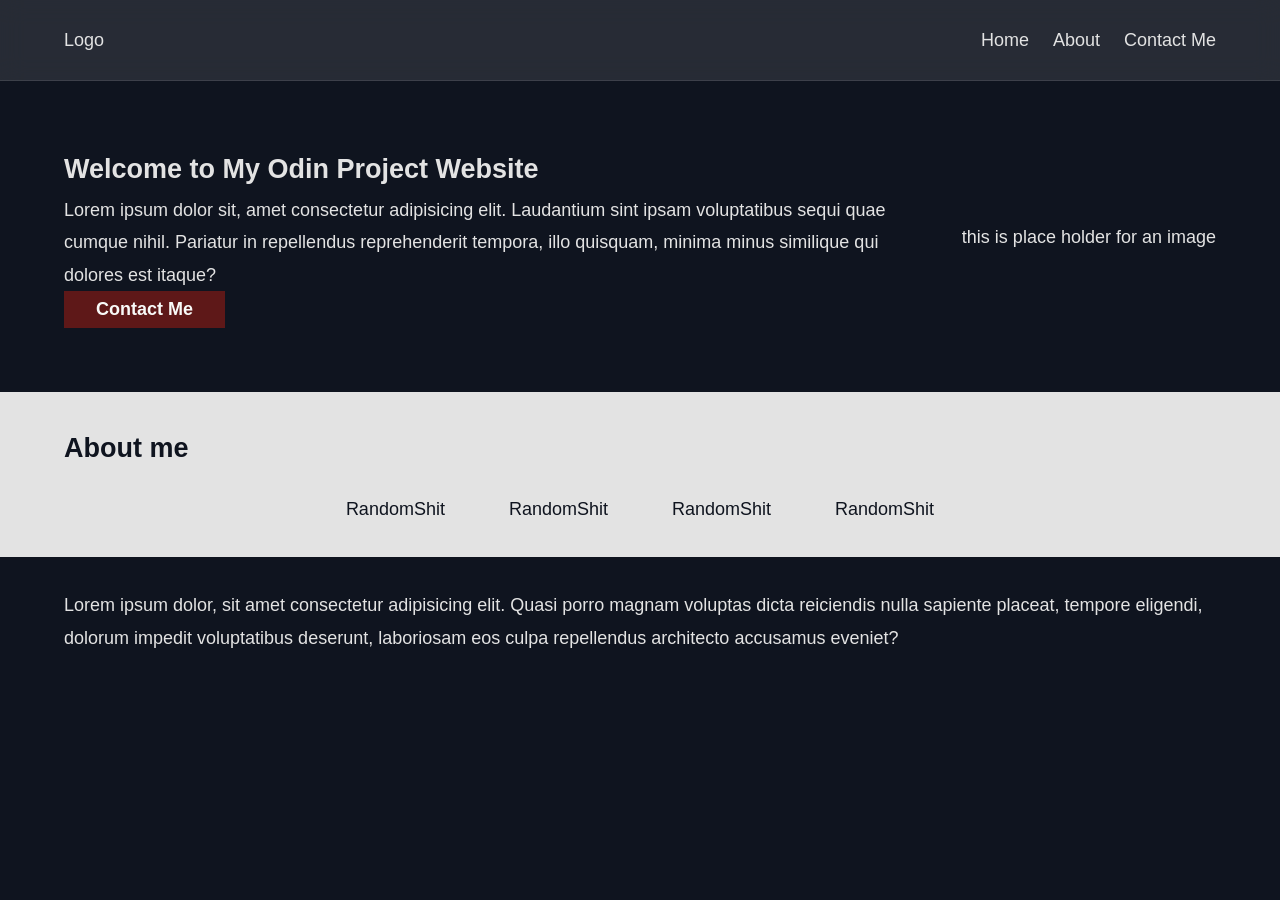
==== foundations/index.html @ d8c1ea08 "Move project into foundations directory" ====
<!doctype html>
<html lang="en">
  <head>
    <meta charset="UTF-8" />
    <meta name="viewport" content="width=device-width, initial-scale=1.0" />
    <link rel="stylesheet" href="style.css" />
    <link
      href="https://fonts.googleapis.com/css2?family=Roboto:ital,wght@0,300;0,400;0,700;0,900;1,300&display=swap"
      rel="stylesheet"
    />
    <script src="script.js"></script>
    <title>Learn Foundations Again</title>
  </head>
  <body>
    <header class="header">
      <div class="logo">Logo</div>
      <nav class="navbar">
        <a href="">Home</a>
        <a href="">About</a>
        <a href="">Contact Me</a>
      </nav>
    </header>
    <main>
      <section class="home">
        <div class="home-content">
          <h1>Welcome to My Odin Project Website</h1>
          <p>
            Lorem ipsum dolor sit, amet consectetur adipisicing elit. Laudantium
            sint ipsam voluptatibus sequi quae cumque nihil. Pariatur in
            repellendus reprehenderit tempora, illo quisquam, minima minus
            similique qui dolores est itaque?
          </p>
          <button class="btn btn-home" type="button">Contact Me</button>
        </div>
        <div class="home-image">this is place holder for an image</div>
      </section>

      <section class="about">
        <div class="about-content">
          <h2>About me</h2>
          <div class="cards">
            <figure class="card">
              <figcaption>RandomShit</figcaption>
            </figure>
            <figure class="card">
              <figcaption>RandomShit</figcaption>
            </figure>
            <figure class="card">
              <figcaption>RandomShit</figcaption>
            </figure>
            <figure class="card">
              <figcaption>RandomShit</figcaption>
            </figure>
          </div>
        </div>
      </section>

      <section class="contact">
        <div class="contact-content">
          <p>
            Lorem ipsum dolor, sit amet consectetur adipisicing elit. Quasi
            porro magnam voluptas dicta reiciendis nulla sapiente placeat,
            tempore eligendi, dolorum impedit voluptatibus deserunt, laboriosam
            eos culpa repellendus architecto accusamus eveniet?
          </p>
        </div>
      </section>
    </main>
  </body>
</html>
---- foundations/style.css ----
* {
  margin: 0;
  padding: 0;
  box-sizing: border-box;
}

body {
  font-size: 18px;
  font-weight: 400;
  line-height: 1.8;
  color: #e3e3e3;
  background-color: #0f141f;
  font-family: sans-serif;
}

.btn {
  font-size: 18px;
  font-weight: 700;
  color: #f9faf8;
  background-color: rgb(94, 24, 24);
  border: none;
  padding: 8px 32px;
  cursor: pointer;
}

.header {
  position: sticky;
  top: 0;
  z-index: 1000;
  display: flex;
  justify-content: space-between;
  align-items: center;
  padding: 24px 64px;
  background: rgba(255, 255, 255, 0.1);
  backdrop-filter: blur(12px);
  -webkit-backdrop-filter: blur(12px);
  border-bottom: 1px solid rgba(255, 255, 255, 0.1);
}

.navbar {
  display: flex;
  gap: 24px;
}

.navbar a {
  text-decoration: none;
  color: #e3e3e3;
}

.home {
  display: flex;
  align-items: center;
  gap: 48px;
  padding: 64px;
}

.home-content {
  flex: 1;
}

.about {
  background-color: #e3e3e3;
  color: #0f141f;
  padding: 32px 64px;
}

.cards {
  display: flex;
  justify-content: center;
  gap: 64px;
  padding-top: 20px;
}

.contact {
  display: flex;
  justify-content: center;
  padding: 32px 64px;
}
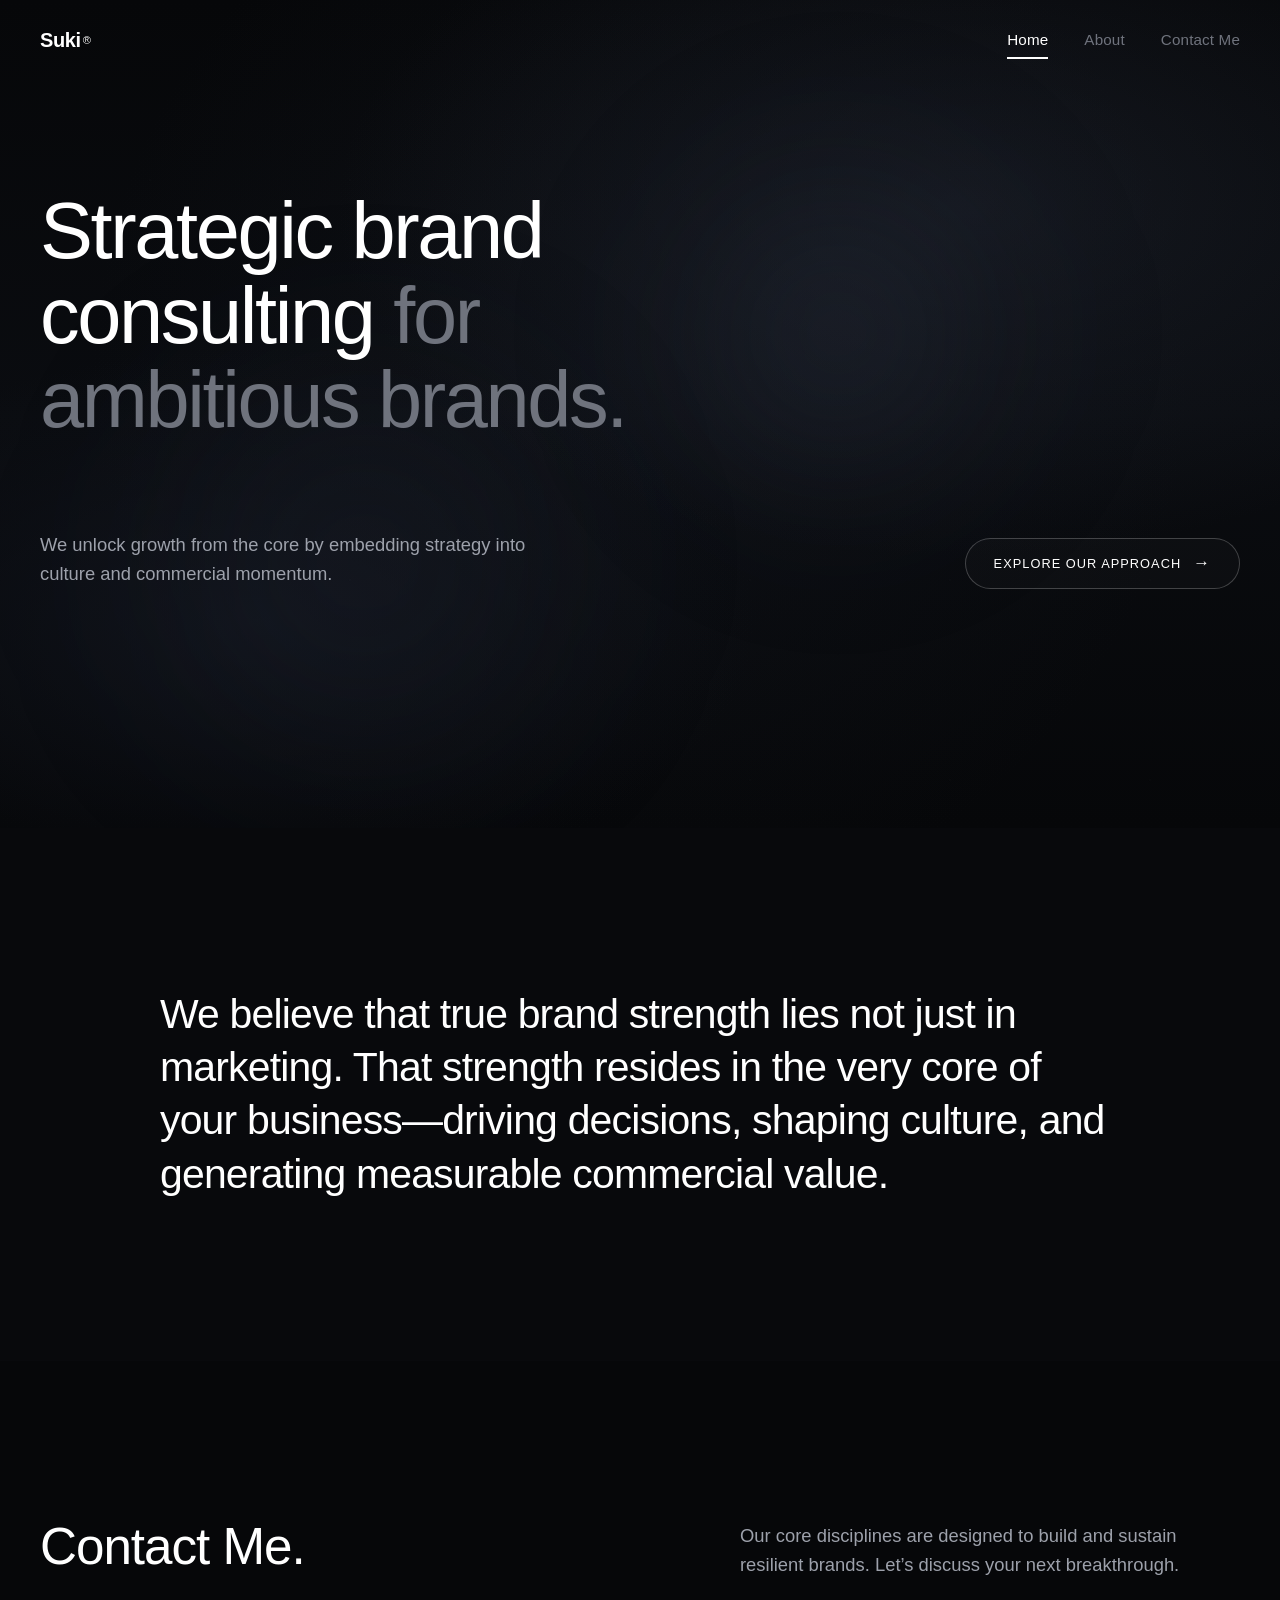
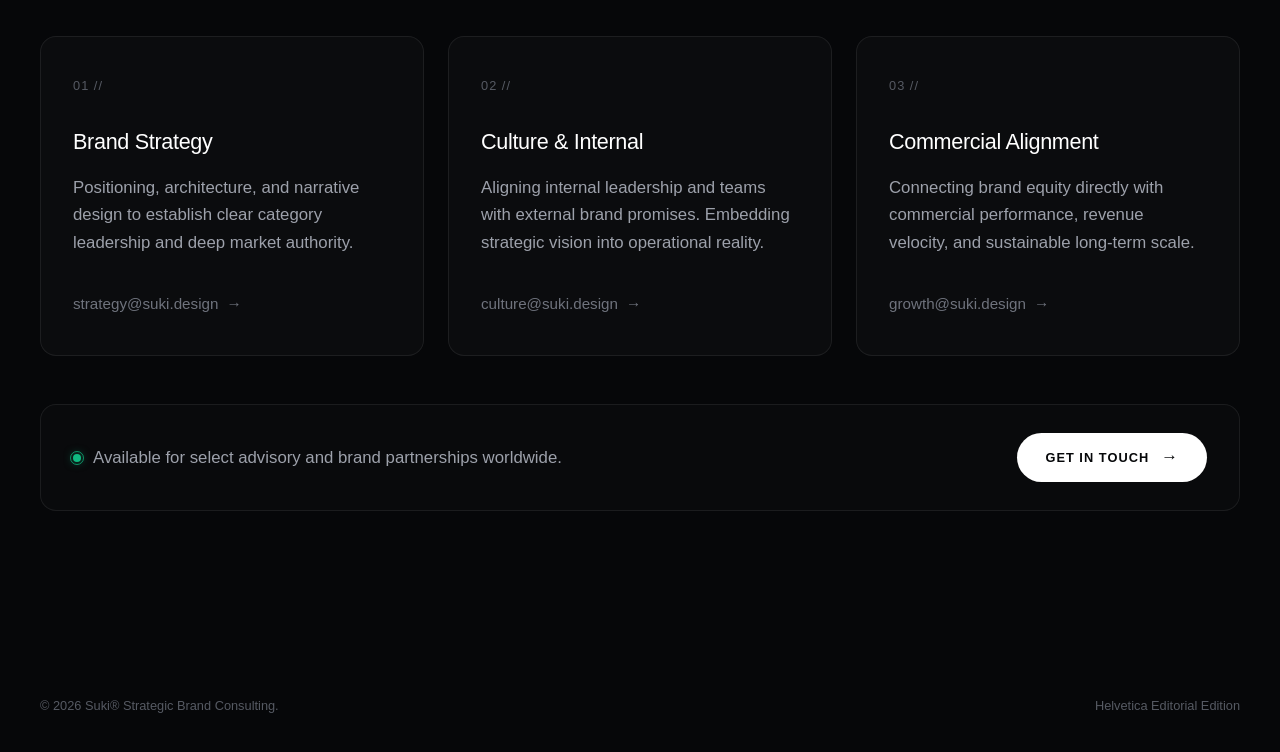
==== commit 72d77703: "feat: transform odin-project html, css foundation practice into simple interactive web using dribbbl" ====
--- a/foundations/index.html
+++ b/foundations/index.html
@@ -3,68 +3,142 @@
   <head>
     <meta charset="UTF-8" />
     <meta name="viewport" content="width=device-width, initial-scale=1.0" />
+    <meta
+      name="description"
+      content="Strategic brand consulting and digital craft for ambitious brands."
+    />
+    <title>Suki® — Strategic Brand Consulting</title>
     <link rel="stylesheet" href="style.css" />
-    <link
-      href="https://fonts.googleapis.com/css2?family=Roboto:ital,wght@0,300;0,400;0,700;0,900;1,300&display=swap"
-      rel="stylesheet"
-    />
-    <script src="script.js"></script>
-    <title>Learn Foundations Again</title>
   </head>
   <body>
     <header class="header">
-      <div class="logo">Logo</div>
-      <nav class="navbar">
-        <a href="">Home</a>
-        <a href="">About</a>
-        <a href="">Contact Me</a>
-      </nav>
+      <div class="container header-inner">
+        <a href="#home" class="logo">Suki<sup>&reg;</sup></a>
+        <nav class="navbar">
+          <a href="#home" class="active">Home</a>
+          <a href="#about">About</a>
+          <a href="#contact">Contact Me</a>
+        </nav>
+      </div>
     </header>
+
     <main>
-      <section class="home">
-        <div class="home-content">
-          <h1>Welcome to My Odin Project Website</h1>
-          <p>
-            Lorem ipsum dolor sit, amet consectetur adipisicing elit. Laudantium
-            sint ipsam voluptatibus sequi quae cumque nihil. Pariatur in
-            repellendus reprehenderit tempora, illo quisquam, minima minus
-            similique qui dolores est itaque?
-          </p>
-          <button class="btn btn-home" type="button">Contact Me</button>
+      <section class="home" id="home">
+        <div class="liquid-backdrop" aria-hidden="true">
+          <div class="liquid-glow liquid-glow--top"></div>
+          <div class="liquid-glow liquid-glow--bottom"></div>
+          <div class="liquid-ripple"></div>
         </div>
-        <div class="home-image">this is place holder for an image</div>
-      </section>
 
-      <section class="about">
-        <div class="about-content">
-          <h2>About me</h2>
-          <div class="cards">
-            <figure class="card">
-              <figcaption>RandomShit</figcaption>
-            </figure>
-            <figure class="card">
-              <figcaption>RandomShit</figcaption>
-            </figure>
-            <figure class="card">
-              <figcaption>RandomShit</figcaption>
-            </figure>
-            <figure class="card">
-              <figcaption>RandomShit</figcaption>
-            </figure>
+        <div class="container hero-container">
+          <h1 class="hero-title">
+            <span class="hero-line hero-line-1"><span class="text-white">Strategic brand</span></span><br />
+            <span class="hero-line hero-line-2"><span class="text-white">consulting </span><span class="text-muted">for</span></span><br />
+            <span class="hero-line hero-line-3"><span class="text-muted">ambitious brands.</span></span>
+          </h1>
+
+          <div class="hero-bottom-bar hero-fade-in">
+            <p class="hero-desc">
+              We unlock growth from the core by embedding strategy into culture and
+              commercial momentum.
+            </p>
+            <div class="hero-cta">
+              <a href="#about" class="btn-pill-outline">
+                <span>EXPLORE OUR APPROACH</span>
+                <span class="arrow">&rarr;</span>
+              </a>
+            </div>
           </div>
         </div>
       </section>
 
-      <section class="contact">
-        <div class="contact-content">
-          <p>
-            Lorem ipsum dolor, sit amet consectetur adipisicing elit. Quasi
-            porro magnam voluptas dicta reiciendis nulla sapiente placeat,
-            tempore eligendi, dolorum impedit voluptatibus deserunt, laboriosam
-            eos culpa repellendus architecto accusamus eveniet?
+      <section class="about" id="about">
+        <div class="container about-container">
+          <p class="about-statement reveal-on-scroll">
+            We believe that true brand strength lies not just in marketing. That strength
+            resides in the very core of your business&mdash;driving decisions, shaping
+            culture, and generating measurable commercial value.
           </p>
         </div>
       </section>
+
+      <section class="contact" id="contact">
+        <div class="container contact-container">
+          <div class="contact-header reveal-on-scroll">
+            <h2 class="contact-title">Contact Me.</h2>
+            <p class="contact-subtitle">
+              Our core disciplines are designed to build and sustain resilient brands.
+              Let&rsquo;s discuss your next breakthrough.
+            </p>
+          </div>
+
+          <div class="contact-cards">
+            <article class="contact-card reveal-card" data-index="1">
+              <span class="card-badge">01 //</span>
+              <h3 class="card-heading">Brand Strategy</h3>
+              <p class="card-text">
+                Positioning, architecture, and narrative design to establish clear category leadership and deep market authority.
+              </p>
+              <div class="card-action">
+                <a href="mailto:strategy@suki.design" class="card-link">
+                  <span>strategy@suki.design</span>
+                  <span class="link-arrow">&rarr;</span>
+                </a>
+              </div>
+            </article>
+
+            <article class="contact-card reveal-card" data-index="2">
+              <span class="card-badge">02 //</span>
+              <h3 class="card-heading">Culture &amp; Internal</h3>
+              <p class="card-text">
+                Aligning internal leadership and teams with external brand promises. Embedding strategic vision into operational reality.
+              </p>
+              <div class="card-action">
+                <a href="mailto:culture@suki.design" class="card-link">
+                  <span>culture@suki.design</span>
+                  <span class="link-arrow">&rarr;</span>
+                </a>
+              </div>
+            </article>
+
+            <article class="contact-card reveal-card" data-index="3">
+              <span class="card-badge">03 //</span>
+              <h3 class="card-heading">Commercial Alignment</h3>
+              <p class="card-text">
+                Connecting brand equity directly with commercial performance, revenue velocity, and sustainable long-term scale.
+              </p>
+              <div class="card-action">
+                <a href="mailto:growth@suki.design" class="card-link">
+                  <span>growth@suki.design</span>
+                  <span class="link-arrow">&rarr;</span>
+                </a>
+              </div>
+            </article>
+          </div>
+
+          <div class="contact-footer-bar reveal-on-scroll">
+            <div class="inquiry-info">
+              <span class="status-indicator"></span>
+              <span>Available for select advisory and brand partnerships worldwide.</span>
+            </div>
+            <a href="mailto:hello@suki.design" class="btn-pill-solid">
+              <span>GET IN TOUCH</span>
+              <span class="arrow">&rarr;</span>
+            </a>
+          </div>
+        </div>
+      </section>
     </main>
+
+    <footer class="footer">
+      <div class="container footer-inner">
+        <span class="footer-copy">&copy; 2026 Suki&reg; Strategic Brand Consulting.</span>
+        <div class="footer-meta">
+          <span>Helvetica Editorial Edition</span>
+        </div>
+      </div>
+    </footer>
+
+    <script src="script.js"></script>
   </body>
 </html>
--- a/foundations/style.css
+++ b/foundations/style.css
@@ -1,78 +1,834 @@
-* {
+/**
+ * ==============================================================================
+ * SUKI® — DARK EDITORIAL BRAND PORTFOLIO STYLING ARCHITECTURE
+ * ==============================================================================
+ * Typography: Pure Helvetica Stack with high-contrast editorial hierarchy.
+ * Color Palette: Deep Obsidian, Graphite, Crisp White & Muted Slate.
+ * Sections: .home, .about, .contact (Seamless borderless flow, 24px padding-y).
+ * Header: Transparent at top, dynamic dark frosted blur on scroll.
+ * ==============================================================================
+ */
+
+/* ==============================================================================
+   1. CSS VARIABLES (DESIGN TOKENS)
+   ============================================================================== */
+:root {
+  /* Typography Tokens (Helvetica) */
+  --font-family-base: 'Helvetica Neue', Helvetica, -apple-system, BlinkMacSystemFont, Arial, sans-serif;
+  --font-weight-regular: 400;
+  --font-weight-medium: 500;
+  --font-weight-semibold: 600;
+  --font-weight-bold: 700;
+
+  --letter-spacing-hero: -0.03em;
+  --letter-spacing-statement: -0.02em;
+  --letter-spacing-caps: 0.08em;
+  --letter-spacing-normal: 0em;
+
+  --font-size-hero: clamp(2.75rem, 6.2vw, 5.25rem);
+  --font-size-statement: clamp(1.6rem, 3.2vw, 2.65rem);
+  --font-size-section-title: clamp(2rem, 4vw, 3.25rem);
+  --font-size-card-title: 1.35rem;
+  --font-size-body: 1.125rem;
+  --font-size-small: 0.95rem;
+  --font-size-meta: 0.8rem;
+
+  --line-height-hero: 1.06;
+  --line-height-statement: 1.3;
+  --line-height-heading: 1.2;
+  --line-height-body: 1.65;
+
+  /* Color Tokens (Dark Editorial Palette) */
+  --color-canvas-black: #060709;
+  --color-canvas-deep: #08090c;
+  --color-canvas-card: rgba(255, 255, 255, 0.025);
+  --color-canvas-card-hover: rgba(255, 255, 255, 0.045);
+
+  --color-text-white: #ffffff;
+  --color-text-muted: #6f737d;
+  --color-text-subtle: #565a63;
+  --color-text-body: #9da1ab;
+
+  --color-border-subtle: rgba(255, 255, 255, 0.07);
+  --color-border-hover: rgba(255, 255, 255, 0.2);
+  --color-border-pill: rgba(255, 255, 255, 0.22);
+
+  /* Spacing & Layout */
+  --container-max-width: 1440px;
+  --section-padding-y: 160px;
+  --section-padding-x: 40px;
+  --grid-gap: 24px;
+
+  /* Transition Curves */
+  --transition-fast: 0.2s cubic-bezier(0.16, 1, 0.3, 1);
+  --transition-smooth: 0.35s cubic-bezier(0.16, 1, 0.3, 1);
+}
+
+/* ==============================================================================
+   2. RESET & BASE
+   ============================================================================== */
+*,
+*::before,
+*::after {
   margin: 0;
   padding: 0;
   box-sizing: border-box;
+  -webkit-font-smoothing: antialiased;
+  -moz-osx-font-smoothing: grayscale;
+}
+
+html {
+  font-size: 16px;
+  scroll-behavior: smooth;
+  background-color: var(--color-canvas-black);
 }
 
 body {
-  font-size: 18px;
-  font-weight: 400;
-  line-height: 1.8;
-  color: #e3e3e3;
-  background-color: #0f141f;
-  font-family: sans-serif;
-}
-
-.btn {
-  font-size: 18px;
-  font-weight: 700;
-  color: #f9faf8;
-  background-color: rgb(94, 24, 24);
+  font-family: var(--font-family-base);
+  background-color: var(--color-canvas-black);
+  color: var(--color-text-white);
+  line-height: var(--line-height-body);
+  overflow-x: hidden;
+}
+
+a {
+  color: inherit;
+  text-decoration: none;
+}
+
+button {
+  font-family: inherit;
   border: none;
-  padding: 8px 32px;
+  background: none;
   cursor: pointer;
 }
 
+.container {
+  width: 100%;
+  max-width: var(--container-max-width);
+  margin-left: auto;
+  margin-right: auto;
+  padding-left: var(--section-padding-x);
+  padding-right: var(--section-padding-x);
+}
+
+/* ==============================================================================
+   3. HEADER & NAVBAR (DYNAMIC TRANSPARENT TO FROSTED SCROLL)
+   ============================================================================== */
 .header {
-  position: sticky;
+  position: fixed;
   top: 0;
-  z-index: 1000;
+  left: 0;
+  width: 100%;
+  z-index: 100;
+  background: transparent;
+  backdrop-filter: none;
+  -webkit-backdrop-filter: none;
+  border-bottom: 1px solid transparent;
+  transition: background-color 0.3s ease, backdrop-filter 0.3s ease, -webkit-backdrop-filter 0.3s ease, border-color 0.3s ease;
+  animation: headerEntrance 0.8s cubic-bezier(0.16, 1, 0.3, 1) forwards;
+}
+
+@keyframes headerEntrance {
+  from {
+    opacity: 0;
+    transform: translateY(-14px);
+  }
+  to {
+    opacity: 1;
+    transform: translateY(0);
+  }
+}
+
+/* Active class triggered on scroll */
+.header.scrolled {
+  background: rgba(6, 7, 9, 0.82);
+  backdrop-filter: blur(20px);
+  -webkit-backdrop-filter: blur(20px);
+  border-bottom: 1px solid var(--color-border-subtle);
+}
+
+.header-inner {
   display: flex;
   justify-content: space-between;
   align-items: center;
-  padding: 24px 64px;
-  background: rgba(255, 255, 255, 0.1);
-  backdrop-filter: blur(12px);
-  -webkit-backdrop-filter: blur(12px);
-  border-bottom: 1px solid rgba(255, 255, 255, 0.1);
+  height: 80px;
+}
+
+.logo {
+  font-size: 1.25rem;
+  font-weight: var(--font-weight-semibold);
+  letter-spacing: -0.02em;
+  color: var(--color-text-white);
+  display: inline-flex;
+  align-items: center;
+}
+
+.logo sup {
+  font-size: 0.7rem;
+  margin-left: 2px;
+  font-weight: var(--font-weight-regular);
 }
 
 .navbar {
   display: flex;
+  align-items: center;
+  gap: 36px;
+}
+
+.navbar a {
+  font-size: var(--font-size-small);
+  font-weight: var(--font-weight-medium);
+  color: var(--color-text-muted);
+  letter-spacing: 0.01em;
+  transition: color var(--transition-fast);
+  position: relative;
+  padding: 6px 0;
+}
+
+.navbar a:hover,
+.navbar a.active {
+  color: var(--color-text-white);
+}
+
+.navbar a.active::after {
+  content: '';
+  position: absolute;
+  bottom: 0;
+  left: 0;
+  width: 100%;
+  height: 1.5px;
+  background-color: var(--color-text-white);
+}
+
+/* ==============================================================================
+   4. SECTION 1: HOME (HERO WITH AMBIENT DARK LIQUID BACKDROP)
+   ============================================================================== */
+.home {
+  position: relative;
+  min-height: 92vh;
+  display: flex;
+  align-items: center;
+  padding-top: 110px;
+  padding-bottom: var(--section-padding-y);
+  background-color: var(--color-canvas-black);
+  overflow: hidden;
+}
+
+/* Dark Liquid Wave Ambient Backdrop */
+.liquid-backdrop {
+  position: absolute;
+  inset: 0;
+  pointer-events: none;
+  z-index: 0;
+  background: 
+    radial-gradient(ellipse 75% 65% at 75% 25%, rgba(45, 52, 68, 0.35) 0%, transparent 65%),
+    radial-gradient(ellipse 65% 55% at 20% 75%, rgba(20, 24, 34, 0.7) 0%, transparent 60%),
+    radial-gradient(circle at 50% 45%, rgba(30, 35, 46, 0.25) 0%, transparent 70%),
+    linear-gradient(180deg, #060709 0%, #0a0c10 50%, #060709 100%);
+}
+
+.liquid-glow--top {
+  position: absolute;
+  top: 10%;
+  right: 15%;
+  width: 500px;
+  height: 500px;
+  background: radial-gradient(circle, rgba(58, 68, 88, 0.22) 0%, rgba(25, 30, 42, 0.05) 50%, transparent 75%);
+  filter: blur(60px);
+  border-radius: 50%;
+  animation: liquidDriftTop 20s cubic-bezier(0.45, 0.05, 0.55, 0.95) infinite alternate;
+  will-change: transform, opacity;
+}
+
+.liquid-glow--bottom {
+  position: absolute;
+  bottom: 5%;
+  left: 5%;
+  width: 600px;
+  height: 450px;
+  background: radial-gradient(circle, rgba(32, 38, 50, 0.3) 0%, transparent 70%);
+  filter: blur(80px);
+  border-radius: 50%;
+  animation: liquidDriftBottom 24s cubic-bezier(0.45, 0.05, 0.55, 0.95) infinite alternate;
+  will-change: transform, opacity;
+}
+
+@keyframes liquidDriftTop {
+  0% {
+    transform: translate(0, 0) scale(1);
+    opacity: 0.8;
+  }
+  50% {
+    transform: translate(-30px, 20px) scale(1.08);
+    opacity: 1;
+  }
+  100% {
+    transform: translate(25px, -15px) scale(0.96);
+    opacity: 0.85;
+  }
+}
+
+@keyframes liquidDriftBottom {
+  0% {
+    transform: translate(0, 0) scale(1);
+    opacity: 0.7;
+  }
+  50% {
+    transform: translate(35px, -25px) scale(1.1);
+    opacity: 0.95;
+  }
+  100% {
+    transform: translate(-20px, 15px) scale(0.95);
+    opacity: 0.75;
+  }
+}
+
+.liquid-ripple {
+  position: absolute;
+  inset: 0;
+  background-image: 
+    radial-gradient(2px 2px at 40px 60px, rgba(255, 255, 255, 0.02), transparent),
+    radial-gradient(2px 2px at 150px 180px, rgba(255, 255, 255, 0.03), transparent);
+  background-size: 200px 200px;
+  opacity: 0.6;
+}
+
+.hero-container {
+  position: relative;
+  z-index: 2;
+  display: flex;
+  flex-direction: column;
+  justify-content: space-between;
+  width: 100%;
+}
+
+/* Hero Title with dramatic white vs muted gray contrast */
+.hero-title {
+  font-size: var(--font-size-hero);
+  font-weight: var(--font-weight-regular);
+  letter-spacing: var(--letter-spacing-hero);
+  line-height: var(--line-height-hero);
+  max-width: 1100px;
+  margin-bottom: 64px;
+}
+
+.hero-title .text-white {
+  color: var(--color-text-white);
+  font-weight: var(--font-weight-regular);
+}
+
+.hero-title .text-muted {
+  color: var(--color-text-muted);
+  font-weight: var(--font-weight-regular);
+}
+
+/* Hero Editorial Stagger Entrance (Re-triggerable on scroll) */
+.hero-line {
+  display: inline-block;
+  opacity: 0;
+  transform: translateY(32px);
+  transition: opacity 1.15s cubic-bezier(0.16, 1, 0.3, 1), transform 1.15s cubic-bezier(0.16, 1, 0.3, 1);
+  will-change: transform, opacity;
+}
+
+.hero-fade-in {
+  opacity: 0;
+  transform: translateY(24px);
+  transition: opacity 1.15s cubic-bezier(0.16, 1, 0.3, 1), transform 1.15s cubic-bezier(0.16, 1, 0.3, 1);
+  will-change: transform, opacity;
+}
+
+.hero-container.is-revealed .hero-line {
+  opacity: 1;
+  transform: translateY(0);
+}
+
+.hero-container.is-revealed .hero-line-1 {
+  transition-delay: 0.25s;
+}
+
+.hero-container.is-revealed .hero-line-2 {
+  transition-delay: 0.55s;
+}
+
+.hero-container.is-revealed .hero-line-3 {
+  transition-delay: 0.85s;
+}
+
+.hero-container.is-revealed .hero-fade-in {
+  opacity: 1;
+  transform: translateY(0);
+  transition-delay: 1.2s;
+}
+
+/* Instant reset when exiting viewport so replay triggers cleanly */
+.hero-container:not(.is-revealed) .hero-line,
+.hero-container:not(.is-revealed) .hero-fade-in {
+  transition-delay: 0s;
+  transition-duration: 0.25s;
+}
+
+/* Hero Bottom Bar without outline divider */
+.hero-bottom-bar {
+  display: flex;
+  justify-content: space-between;
+  align-items: flex-end;
+  gap: 40px;
+  padding-top: 24px;
+  border-top: none;
+  flex-wrap: wrap;
+}
+
+.hero-desc {
+  max-width: 520px;
+  font-size: 1.15rem;
+  line-height: 1.6;
+  color: var(--color-text-body);
+}
+
+.hero-cta {
+  display: flex;
+  align-items: center;
+}
+
+/* Pill Outline Button */
+.btn-pill-outline {
+  display: inline-flex;
+  align-items: center;
+  gap: 12px;
+  padding: 14px 28px;
+  border-radius: 99px;
+  border: 1px solid var(--color-border-pill);
+  background: rgba(255, 255, 255, 0.02);
+  color: var(--color-text-white);
+  font-size: var(--font-size-meta);
+  font-weight: var(--font-weight-medium);
+  letter-spacing: var(--letter-spacing-caps);
+  text-transform: uppercase;
+  transition: all var(--transition-fast);
+  white-space: nowrap;
+}
+
+.btn-pill-outline .arrow {
+  font-size: 1.05rem;
+  line-height: 1;
+  transition: transform var(--transition-fast);
+}
+
+.btn-pill-outline:hover {
+  background: rgba(255, 255, 255, 0.08);
+  border-color: rgba(255, 255, 255, 0.45);
+  transform: translateY(-2px);
+}
+
+.btn-pill-outline:hover .arrow {
+  transform: translateX(4px);
+}
+
+/* ==============================================================================
+   5. SECTION 2: ABOUT (SEAMLESS EDITORIAL STATEMENT)
+   ============================================================================== */
+.about {
+  position: relative;
+  background-color: var(--color-canvas-deep);
+  border-top: none;
+  border-bottom: none;
+  padding-top: var(--section-padding-y);
+  padding-bottom: var(--section-padding-y);
+}
+
+.about-container {
+  max-width: 1040px;
+}
+
+.about-statement {
+  font-size: var(--font-size-statement);
+  font-weight: var(--font-weight-regular);
+  letter-spacing: var(--letter-spacing-statement);
+  line-height: var(--line-height-statement);
+  color: var(--color-text-white);
+}
+
+/* ==============================================================================
+   6. SECTION 3: CONTACT ME (DISCIPLINES & TOUCHPOINTS CARDS)
+   ============================================================================== */
+.contact {
+  position: relative;
+  background-color: var(--color-canvas-black);
+  border-top: none;
+  padding-top: var(--section-padding-y);
+  padding-bottom: var(--section-padding-y);
+}
+
+.contact-container {
+  display: flex;
+  flex-direction: column;
+}
+
+.contact-header {
+  display: flex;
+  justify-content: space-between;
+  align-items: flex-start;
+  margin-bottom: 56px;
+  gap: 32px;
+  flex-wrap: wrap;
+}
+
+.contact-title {
+  font-size: var(--font-size-section-title);
+  font-weight: var(--font-weight-regular);
+  letter-spacing: var(--letter-spacing-statement);
+  color: var(--color-text-white);
+  line-height: 1;
+}
+
+.contact-subtitle {
+  max-width: 500px;
+  font-size: 1.15rem;
+  line-height: 1.6;
+  color: var(--color-text-body);
+}
+
+/* 3 Minimalist Cards */
+.contact-cards {
+  display: grid;
+  grid-template-columns: repeat(3, 1fr);
+  gap: var(--grid-gap);
+  margin-bottom: 48px;
+}
+
+.contact-card {
+  position: relative;
+  background: var(--color-canvas-card);
+  border: 1px solid var(--color-border-subtle);
+  border-radius: 16px;
+  padding: 38px 32px;
+  display: flex;
+  flex-direction: column;
+  justify-content: space-between;
+  min-height: 320px;
+  overflow: hidden;
+  transition: transform var(--transition-smooth), border-color var(--transition-smooth), background-color var(--transition-smooth);
+}
+
+/* Subtle Cursor Spotlight on Card */
+.contact-card::before {
+  content: '';
+  position: absolute;
+  top: var(--spotlight-y, -250px);
+  left: var(--spotlight-x, -250px);
+  width: 320px;
+  height: 320px;
+  background: radial-gradient(circle, rgba(255, 255, 255, 0.08) 0%, transparent 70%);
+  transform: translate(-50%, -50%);
+  border-radius: 50%;
+  pointer-events: none;
+  opacity: 0;
+  transition: opacity 0.4s ease;
+}
+
+.contact-card:hover::before {
+  opacity: 1;
+}
+
+.contact-card:hover {
+  background: var(--color-canvas-card-hover);
+  border-color: var(--color-border-hover);
+  transform: translateY(-4px);
+}
+
+.card-badge {
+  font-size: var(--font-size-meta);
+  font-weight: var(--font-weight-medium);
+  letter-spacing: var(--letter-spacing-caps);
+  color: var(--color-text-subtle);
+  margin-bottom: 28px;
+  display: block;
+}
+
+.card-heading {
+  font-size: var(--font-size-card-title);
+  font-weight: var(--font-weight-medium);
+  color: var(--color-text-white);
+  letter-spacing: -0.015em;
+  margin-bottom: 14px;
+}
+
+.card-text {
+  font-size: 1.05rem;
+  line-height: 1.65;
+  color: var(--color-text-body);
+  margin-bottom: 28px;
+}
+
+.card-action {
+  margin-top: auto;
+}
+
+.card-link {
+  display: inline-flex;
+  align-items: center;
+  gap: 8px;
+  font-size: 0.95rem;
+  color: var(--color-text-muted);
+  transition: color var(--transition-fast);
+}
+
+.card-link .link-arrow {
+  transition: transform var(--transition-fast);
+}
+
+.contact-card:hover .card-link {
+  color: var(--color-text-white);
+}
+
+.contact-card:hover .link-arrow {
+  transform: translateX(4px);
+}
+
+/* Contact Footer Bar */
+.contact-footer-bar {
+  display: flex;
+  justify-content: space-between;
+  align-items: center;
+  padding: 28px 32px;
+  border-radius: 16px;
+  border: 1px solid var(--color-border-subtle);
+  background: rgba(255, 255, 255, 0.015);
   gap: 24px;
-}
-
-.navbar a {
-  text-decoration: none;
-  color: #e3e3e3;
-}
-
-.home {
-  display: flex;
-  align-items: center;
-  gap: 48px;
-  padding: 64px;
-}
-
-.home-content {
-  flex: 1;
-}
-
-.about {
-  background-color: #e3e3e3;
-  color: #0f141f;
-  padding: 32px 64px;
-}
-
-.cards {
-  display: flex;
-  justify-content: center;
-  gap: 64px;
-  padding-top: 20px;
-}
-
-.contact {
-  display: flex;
-  justify-content: center;
-  padding: 32px 64px;
-}
+  flex-wrap: wrap;
+}
+
+.inquiry-info {
+  display: flex;
+  align-items: center;
+  gap: 12px;
+  font-size: 1.05rem;
+  color: var(--color-text-body);
+}
+
+.status-indicator {
+  width: 8px;
+  height: 8px;
+  border-radius: 50%;
+  background-color: #10b981;
+  box-shadow: 0 0 10px rgba(16, 185, 129, 0.6);
+  flex-shrink: 0;
+  position: relative;
+}
+
+.status-indicator::after {
+  content: '';
+  position: absolute;
+  inset: -3px;
+  border-radius: 50%;
+  border: 1.5px solid rgba(16, 185, 129, 0.75);
+  animation: pulseRipple 2.6s cubic-bezier(0.16, 1, 0.3, 1) infinite;
+}
+
+@keyframes pulseRipple {
+  0% {
+    transform: scale(0.8);
+    opacity: 0.9;
+  }
+  65% {
+    transform: scale(2.2);
+    opacity: 0;
+  }
+  100% {
+    transform: scale(2.2);
+    opacity: 0;
+  }
+}
+
+/* Solid White Pill CTA */
+.btn-pill-solid {
+  display: inline-flex;
+  align-items: center;
+  gap: 12px;
+  padding: 14px 28px;
+  border-radius: 99px;
+  background-color: var(--color-text-white);
+  color: var(--color-canvas-black);
+  font-size: var(--font-size-meta);
+  font-weight: var(--font-weight-semibold);
+  letter-spacing: var(--letter-spacing-caps);
+  text-transform: uppercase;
+  transition: all var(--transition-fast);
+  white-space: nowrap;
+}
+
+.btn-pill-solid:hover {
+  background-color: #e5e7eb;
+  transform: translateY(-2px);
+  box-shadow: 0 8px 24px rgba(255, 255, 255, 0.15);
+}
+
+.btn-pill-solid .arrow {
+  font-size: 1.05rem;
+  line-height: 1;
+  transition: transform var(--transition-fast);
+}
+
+.btn-pill-solid:hover .arrow {
+  transform: translateX(4px);
+}
+
+/* ==============================================================================
+   7. FOOTER (SEAMLESS BORDERLESS)
+   ============================================================================== */
+.footer {
+  border-top: none;
+  padding: 24px 0 36px 0;
+  background-color: var(--color-canvas-black);
+}
+
+.footer-inner {
+  display: flex;
+  justify-content: space-between;
+  align-items: center;
+  font-size: var(--font-size-meta);
+  color: var(--color-text-subtle);
+  flex-wrap: wrap;
+  gap: 16px;
+}
+
+/* ==============================================================================
+   8. RESPONSIVE BREAKPOINTS
+   ============================================================================== */
+@media (max-width: 1024px) {
+  :root {
+    --section-padding-x: 20px;
+  }
+
+  .contact-cards {
+    grid-template-columns: 1fr;
+  }
+
+  .contact-card {
+    min-height: auto;
+  }
+}
+
+@media (max-width: 768px) {
+  :root {
+    --section-padding-x: 16px;
+  }
+
+  .header-inner {
+    height: 70px;
+  }
+
+  .navbar {
+    gap: 20px;
+  }
+
+  .navbar a {
+    font-size: 0.85rem;
+  }
+
+  .hero-title {
+    margin-bottom: 40px;
+  }
+
+  .hero-bottom-bar {
+    flex-direction: column;
+    align-items: flex-start;
+    gap: 24px;
+  }
+
+  .about-statement {
+    font-size: 1.45rem;
+  }
+
+  .contact-header {
+    flex-direction: column;
+    gap: 16px;
+  }
+
+  .contact-footer-bar {
+    flex-direction: column;
+    align-items: flex-start;
+  }
+}
+
+/* ==============================================================================
+   9. SCROLL REVEAL & INTERSECTION OBSERVER ANIMATIONS (REPLAY ON SCROLL)
+   ============================================================================== */
+.reveal-on-scroll {
+  opacity: 0;
+  transform: translateY(34px);
+  transition: opacity 1.1s cubic-bezier(0.16, 1, 0.3, 1), transform 1.1s cubic-bezier(0.16, 1, 0.3, 1);
+  will-change: opacity, transform;
+}
+
+.reveal-on-scroll.is-revealed {
+  opacity: 1;
+  transform: translateY(0);
+  transition-delay: 0.18s;
+}
+
+.reveal-card {
+  opacity: 0;
+  transform: translateY(38px);
+  transition: opacity 1.05s cubic-bezier(0.16, 1, 0.3, 1), 
+              transform 1.05s cubic-bezier(0.16, 1, 0.3, 1), 
+              background-color var(--transition-smooth), 
+              border-color var(--transition-smooth);
+  will-change: opacity, transform;
+}
+
+.reveal-card.is-revealed {
+  opacity: 1;
+  transform: translateY(0);
+}
+
+.reveal-card[data-index="1"].is-revealed {
+  transition-delay: 0.2s;
+}
+
+.reveal-card[data-index="2"].is-revealed {
+  transition-delay: 0.45s;
+}
+
+.reveal-card[data-index="3"].is-revealed {
+  transition-delay: 0.7s;
+}
+
+/* Fast reset when scrolled out of viewport so replay triggers immediately */
+.reveal-on-scroll:not(.is-revealed),
+.reveal-card:not(.is-revealed) {
+  transition-delay: 0s;
+  transition-duration: 0.3s;
+}
+
+/* ==============================================================================
+   10. ACCESSIBILITY: PREFERS REDUCED MOTION
+   ============================================================================== */
+@media (prefers-reduced-motion: reduce) {
+  *,
+  *::before,
+  *::after {
+    animation-duration: 0.001s !important;
+    animation-iteration-count: 1 !important;
+    transition-duration: 0.001s !important;
+    scroll-behavior: auto !important;
+  }
+
+  .reveal-on-scroll,
+  .reveal-card,
+  .hero-line,
+  .hero-fade-in,
+  .header {
+    opacity: 1 !important;
+    transform: none !important;
+    animation: none !important;
+  }
+
+  .liquid-glow--top,
+  .liquid-glow--bottom,
+  .status-indicator::after {
+    animation: none !important;
+  }
+}
